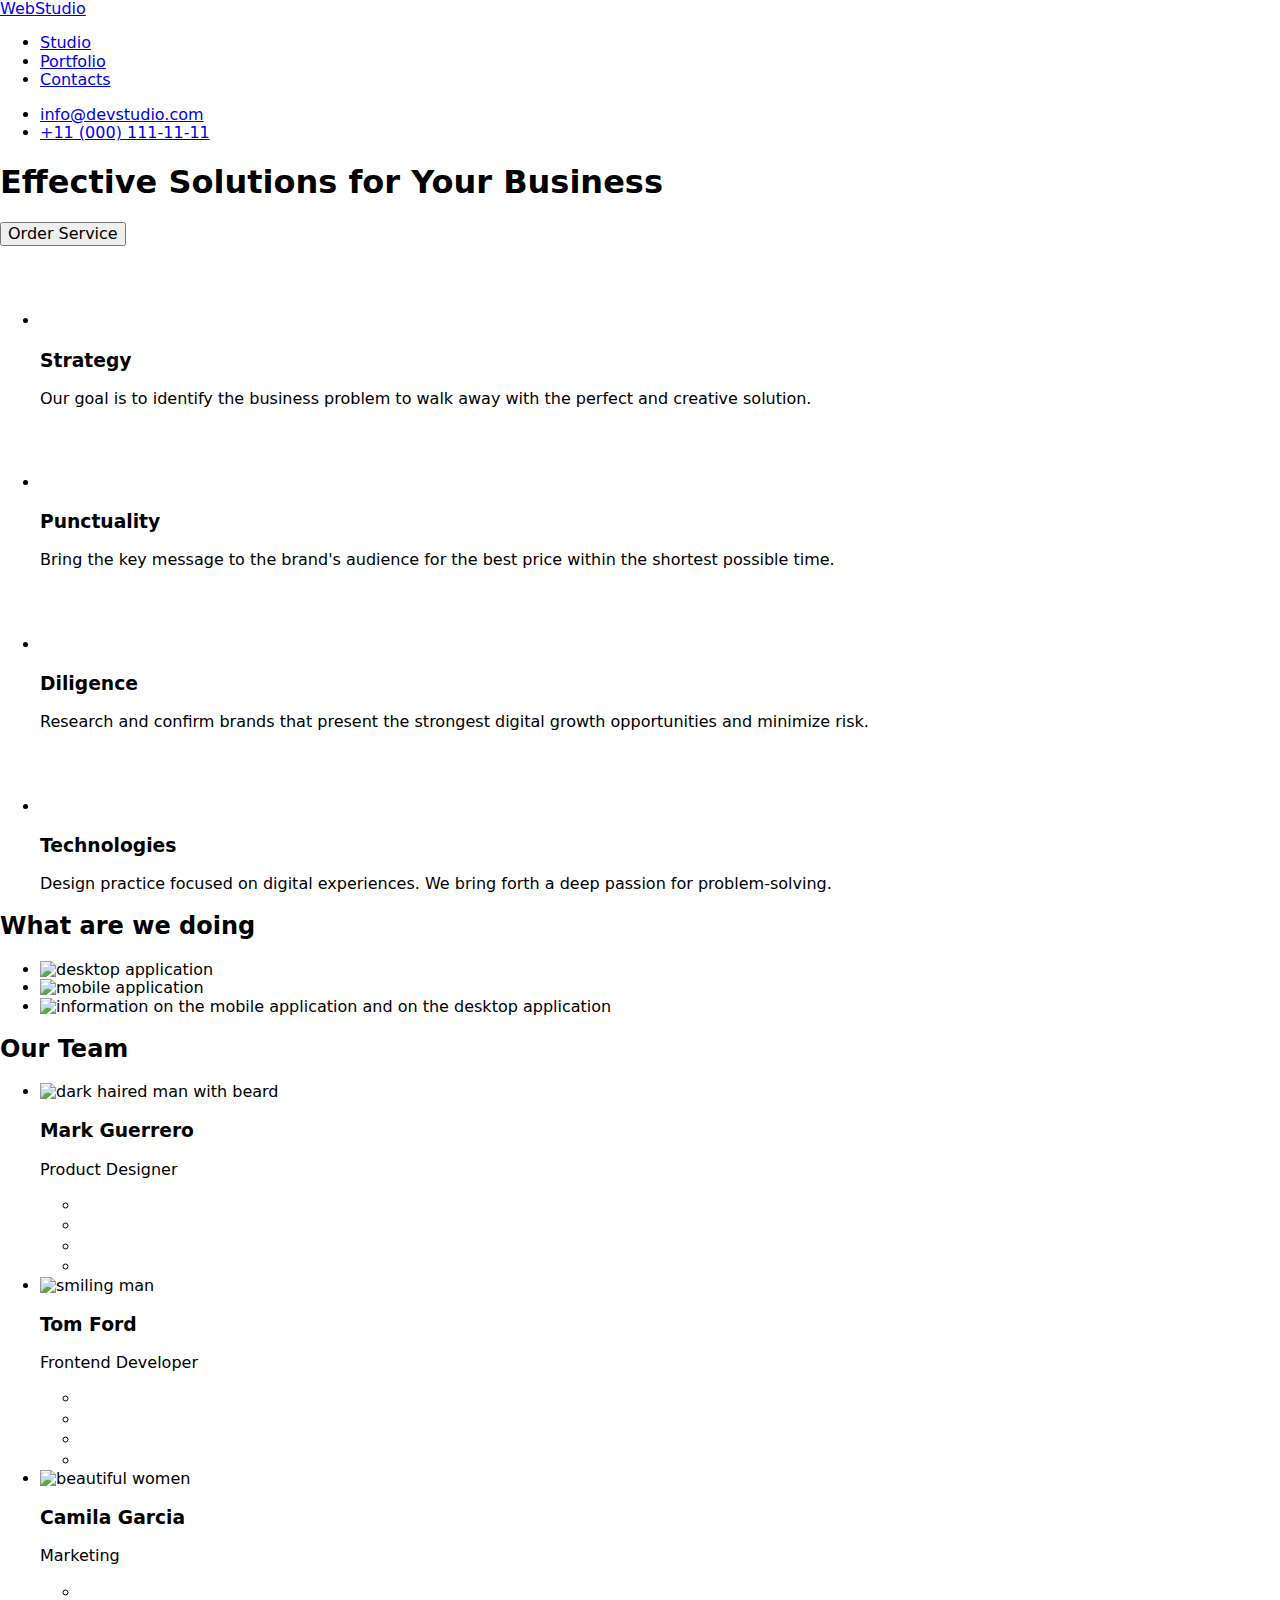
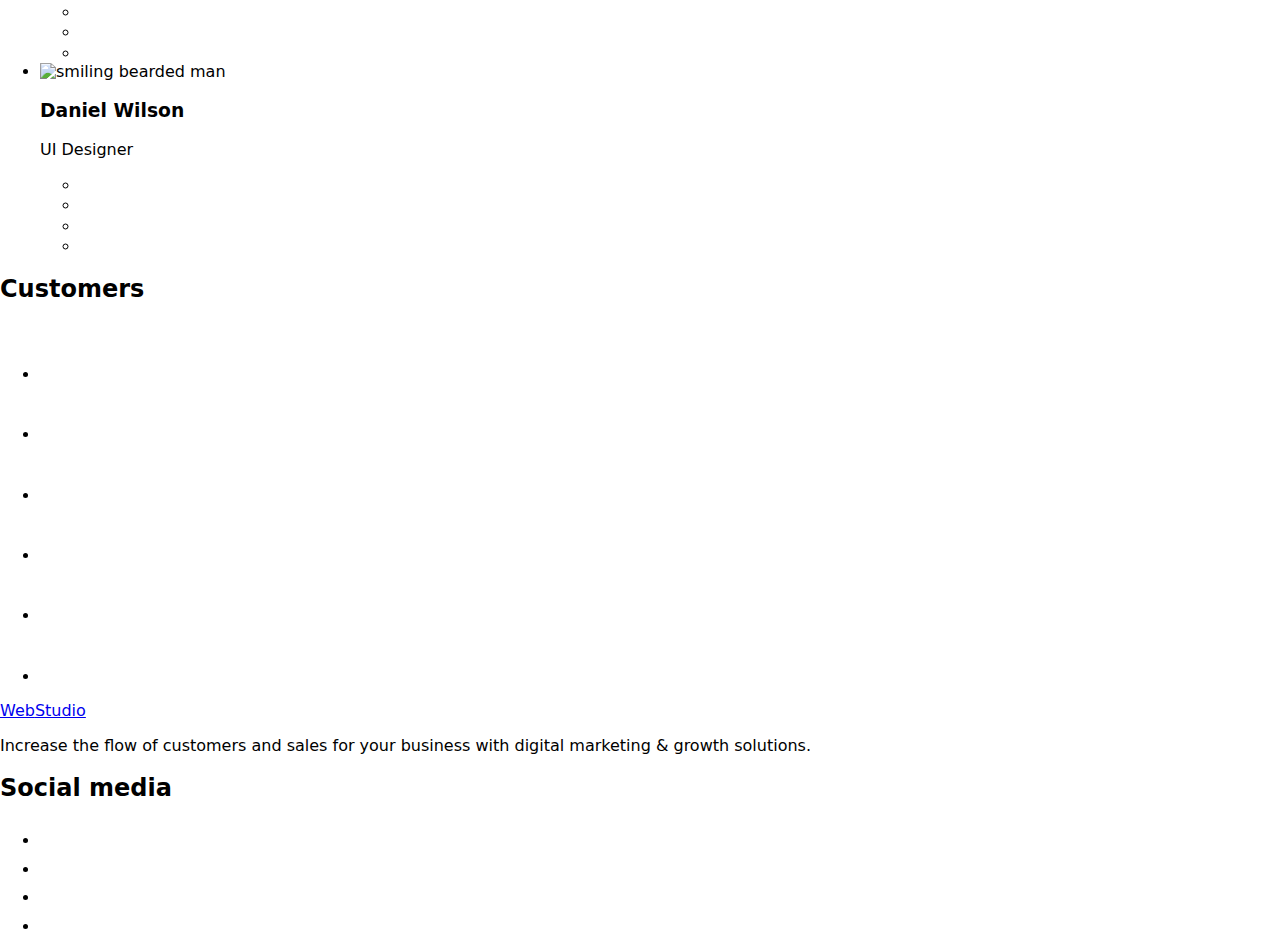
==== index.html @ 91426097 "create" ====
<!DOCTYPE html>
<html lang="en">
<head>
    <meta charset="UTF-8">
    <meta http-equiv="X-UA-Compatible" content="IE=edge">
    <meta name="viewport" content="width=device-width, initial-scale=1.0">
    <title>WebStudio</title>
    <link rel="stylesheet" href="https://cdnjs.cloudflare.com/ajax/libs/modern-normalize/1.1.0/modern-normalize.min.css">
    <link rel="stylesheet" href="./css/styles.css">
    <link rel="preconnect" href="https://fonts.googleapis.com">
<link rel="preconnect" href="https://fonts.gstatic.com" crossorigin>
<link rel="preconnect" href="https://fonts.googleapis.com"><link rel="preconnect" href="https://fonts.gstatic.com" crossorigin><link href="https://fonts.googleapis.com/css2?family=Raleway:wght@700&family=Roboto:wght@400;500;700;900&display=swap" rel="stylesheet">
</head>
<body>
    <header class="header">
        <div class="container main-nav">
            <nav class="navigation">
                <a href="./index.html" class="logo"> <span class="logo-web">Web</span>Studio </a>
                <ul class="navigation-list list">
                    <li class="navigation-item"><a href="./index.html" class="navigation-list-item">Studio</a></li>
                    <li class="navigation-item"><a href="./portfolio.html" class="navigation-list-item">Portfolio</a></li>
                    <li class="navigation-item"><a href="#" class="navigation-list-item">Contacts</a></li>
                </ul>
            </nav>
            <ul class="contacts list">
                <li><a href="mailto:info@devstudio.com" class="contacts-item">info@devstudio.com</a></li>
                <li><a href="tel:+11(000)111-11-11" class="contacts-item">+11 (000) 111-11-11</a></li>
            </ul>
        </div>
    </header>
    <main>
<section class="hero section">
    <div class="container">
        <h1 class="hero-title list">Effective Solutions for Your Business</h1>
    <button type="button" class="hero-button"><span class="button-text">Order Service</span> </button>
    </div>
</section>
<section class="features section">
    <div class="container">
        <h2 hidden>Features</h2>
    <ul class="features-list list">
        <li class="features-list-item">
            <div class="future-list-icon">
                <svg class="features-icon" width="64" height="64">
                    <use href="./images/icons.svg#icon-antenna"></use>
                </svg>
            </div> 
            <h3 class="features-title list">Strategy</h3>
            <p class="features-text list">Our goal is to identify the business
                problem to walk away with the perfect and creative solution.</p>
        </li>
        <li class="features-list-item">
            <div class="future-list-icon">
                <svg class="features-icon" width="64" height="64">
                    <use href="./images/icons.svg#icon-clock"></use>
                </svg>
            </div>
            <h3 class="features-title list">Punctuality</h3>
            <p class="features-text list">Bring the key message to the brand's audience for the best price within the shortest possible time.</p>
        </li>
        <li class="features-list-item">
            <div class="future-list-icon">
                <svg class="features-icon" width="64" height="64">
                    <use href="./images/icons.svg#icon-diagram"></use>
                </svg>
            </div>
            <h3 class="features-title list">Diligence</h3>
            <p class="features-text list">Research and confirm brands that present the strongest digital growth opportunities and minimize risk.</p>
        </li>
        <li class="features-list-item">
            <div class="future-list-icon">
                <svg class="features-icon" width="64" height="64">
                    <use href="./images/icons.svg#icon-astronaut"></use>
                </svg>
            </div>
            <h3 class="features-title list">Technologies</h3>
            <p class="features-text list">Design practice focused on digital experiences. We bring forth a deep passion for problem-solving.</p>
        </li>
    </ul>
    </div>
</section>
<section class="work section">
    <div class="container">
        <h2 class="work-title list">What are we doing</h2>
    <ul class="work-list list">
        <li class="work-list-item"><img  src="./images/desktop.jpg" alt="desktop application" width="360"></li>
        <li class="work-list-item"><img  src="./images/mobileapp.jpg" alt="mobile application" width="360"></li>
        <li class="work-list-item"><img  src="./images/mobilewithdesktop.jpg" alt="information on the mobile application and on the desktop application" width="360"></li>
    </ul>
    </div>
</section>
<section class="team section">
    <div class="container">
        <h2 class="team-title list">Our Team</h2>
        <ul class="team-list list">
            <li class="team-card list">
                <img class="team-img" src="./images/mark.jpg" alt="dark haired man with beard" width="262">
                <h3 class="team-member list">Mark Guerrero</h3>
                <p class="team-job-title list">Product Designer</p>
                <ul class="team-soc-list list">
                    <li class="team-soc-item list">
                        <a href="#" class="team-soc-link">
                            <svg class="team-icon" width="16" height="16">
                                <use href="./images/icons.svg#icon-instagram" ></use>
                            </svg>
                        </a>
                    </li>
                     <li class="team-soc-item">
                        <a href="#" class="team-soc-link">
                            <svg class="team-icon" width="16" height="16">
                                <use href="./images/icons.svg#icon-twitter"></use>
                            </svg>
                        </a>
                    </li>
                     <li class="team-soc-item">
                        <a href="#" class="team-soc-link">
                            <svg class="team-icon" width="16" height="16">
                                <use href="./images/icons.svg#icon-facebook"></use>
                            </svg>
                        </a>
                    </li>
                     <li class="team-soc-item">
                        <a href="#" class="team-soc-link">
                            <svg class="team-icon" width="16" height="16">
                                <use href="./images/icons.svg#icon-linkedin"></use>
                            </svg>
                        </a>
                    </li>
                </ul>
            </li>
            <li class="team-card">
                <img class="team-img" src="./images/tom.jpg" alt="smiling man" width="262">
                <h3 class="team-member list">Tom Ford</h3>
                <p class="team-job-title list">Frontend Developer</p>
                <ul class="team-soc-list list">
                    <li class="team-soc-item list">
                        <a href="#" class="team-soc-link">
                            <svg class="team-icon" width="16" height="16">
                                <use href="./images/icons.svg#icon-instagram" ></use>
                            </svg>
                        </a>
                    </li>
                     <li class="team-soc-item">
                        <a href="#" class="team-soc-link">
                            <svg class="team-icon" width="16" height="16">
                                <use href="./images/icons.svg#icon-twitter"></use>
                            </svg>
                        </a>
                    </li>
                     <li class="team-soc-item">
                        <a href="#" class="team-soc-link">
                            <svg class="team-icon" width="16" height="16">
                                <use href="./images/icons.svg#icon-facebook"></use>
                            </svg>
                        </a>
                    </li>
                     <li class="team-soc-item">
                        <a href="#" class="team-soc-link">
                            <svg class="team-icon" width="16" height="16">
                                <use href="./images/icons.svg#icon-linkedin"></use>
                            </svg>
                        </a>
                    </li>
                </ul>
            </li>
            <li class="team-card">
                <img class="team-img" src="./images/camila.jpg" alt="beautiful women" width="262">
                <h3 class="team-member list">Camila Garcia</h3>
                <p class="team-job-title list">Marketing</p>
                <ul class="team-soc-list list">
                    <li class="team-soc-item list">
                        <a href="#" class="team-soc-link">
                            <svg class="team-icon" width="16" height="16">
                                <use href="./images/icons.svg#icon-instagram" ></use>
                            </svg>
                        </a>
                    </li>
                     <li class="team-soc-item">
                        <a href="#" class="team-soc-link">
                            <svg class="team-icon" width="16" height="16">
                                <use href="./images/icons.svg#icon-twitter"></use>
                            </svg>
                        </a>
                    </li>
                     <li class="team-soc-item">
                        <a href="#" class="team-soc-link">
                            <svg class="team-icon" width="16" height="16">
                                <use href="./images/icons.svg#icon-facebook"></use>
                            </svg>
                        </a>
                    </li>
                     <li class="team-soc-item">
                        <a href="#" class="team-soc-link">
                            <svg class="team-icon" width="16" height="16">
                                <use href="./images/icons.svg#icon-linkedin"></use>
                            </svg>
                        </a>
                    </li>
                </ul>
            </li>
            <li class="team-card">
                <img class="team-img" src="./images/daniel.jpg" alt="smiling bearded man" width="262">
                <h3 class="team-member list">Daniel Wilson</h3>
                <p class="team-job-title list">UI Designer</p>
                <ul class="team-soc-list list">
                    <li class="team-soc-item list">
                        <a href="#" class="team-soc-link">
                            <svg class="team-icon" width="16" height="16">
                                <use href="./images/icons.svg#icon-instagram" ></use>
                            </svg>
                        </a>
                    </li>
                     <li class="team-soc-item">
                        <a href="#" class="team-soc-link">
                            <svg class="team-icon" width="16" height="16">
                                <use href="./images/icons.svg#icon-twitter"></use>
                            </svg>
                        </a>
                    </li>
                     <li class="team-soc-item">
                        <a href="#" class="team-soc-link">
                            <svg class="team-icon" width="16" height="16">
                                <use href="./images/icons.svg#icon-facebook"></use>
                            </svg>
                        </a>
                    </li>
                     <li class="team-soc-item">
                        <a href="#" class="team-soc-link">
                            <svg class="team-icon" width="16" height="16">
                                <use href="./images/icons.svg#icon-linkedin"></use>
                            </svg>
                        </a>
                    </li>
                </ul>
            </li>
        </ul>
    </div> 
</section>
<section class="costumer section">
    <div class="container">
        <h2 class="costumer-title list">Customers</h2>
            <ul class="costumer-list list">
                <li class="costumer-list-item"> 
                    <a href="#" class="costumer-list-link">
                        <svg class="costumer-list-icon" width="104" height="56"> 
                            <use href="./images/icons.svg#icon-ya-and-co"></use>
                        </svg>
                    </a>
                </li>
                <li class="costumer-list-item"> 
                    <a href="#" class="costumer-list-link">
                        <svg class="costumer-list-icon" width="104" height="56">
                            <use href="./images/icons.svg#icon-tag-line-here"></use>
                        </svg>
                    </a>
                </li>
                <li class="costumer-list-item"> 
                    <a href="#" class="costumer-list-link">
                        <svg class="costumer-list-icon" width="104" height="56">
                            <use href="./images/icons.svg#icon-company"></use> 
                        </svg>
                    </a> 
                </li>   
                <li class="costumer-list-item">
                     <a href="#" class="costumer-list-link">
                        <svg class="costumer-list-icon" width="104" height="56"> 
                            <use href="./images/icons.svg#icon-foster-peters"></use>
                        </svg>
                     </a>
                </li>
                <li class="costumer-list-item"> 
                    <a href="#" class="costumer-list-link">
                        <svg class="costumer-list-icon" width="104" height="56"> 
                            <use href="./images/icons.svg#icon-brand"></use>
                        </svg>
                    </a>
                </li>
                <li class="costumer-list-item">
                     <a href="#" class="costumer-list-link">
                        <svg class="costumer-list-icon" width="104" height="56"> 
                            <use href="./images/icons.svg#icon-tag-line"></use>
                        </svg>
                     </a>
                </li>
            </ul>
    </div>
</section>
    </main>
    <footer class="footer">
        <div class="footer-section container">
            <div class="footer-block">
                <a href="./index.html" class="footer-logo"> <span class="footer-logo-web">Web</span>Studio </a>
                <p class="footer-text list">Increase the flow of customers and sales for your business with digital marketing & growth solutions.</p>    
            </div>
            <div class="footer-social list">
                <h2 class="footer-social-title">Social media</h2>
                <ul class="footer-soc-list list">
                    <li class="footer-soc-item list">
                        <a href="#" class="footer-soc-link">
                            <svg class="footer-icon" width="24" height="24">
                                <use href="./images/icons.svg#icon-instagram" ></use>
                            </svg>
                        </a>
                    </li>
                     <li class="footer-soc-item">
                        <a href="#" class="footer-soc-link">
                            <svg class="footer-icon" width="24" height="24">
                                <use href="./images/icons.svg#icon-twitter"></use>
                            </svg>
                        </a>
                    </li>
                     <li class="footer-soc-item">
                        <a href="#" class="footer-soc-link">
                            <svg class="footer-icon" width="24" height="24">
                                <use href="./images/icons.svg#icon-facebook"></use>
                            </svg>
                        </a>
                    </li>
                     <li class="footer-soc-item">
                        <a href="#" class="footer-soc-link">
                            <svg class="footer-icon" width="24" height="24">
                                <use href="./images/icons.svg#icon-linkedin"></use>
                            </svg>
                        </a>
                    </li>
                </ul>
            </div>
        </div>    
     </footer>
</body>
</html>
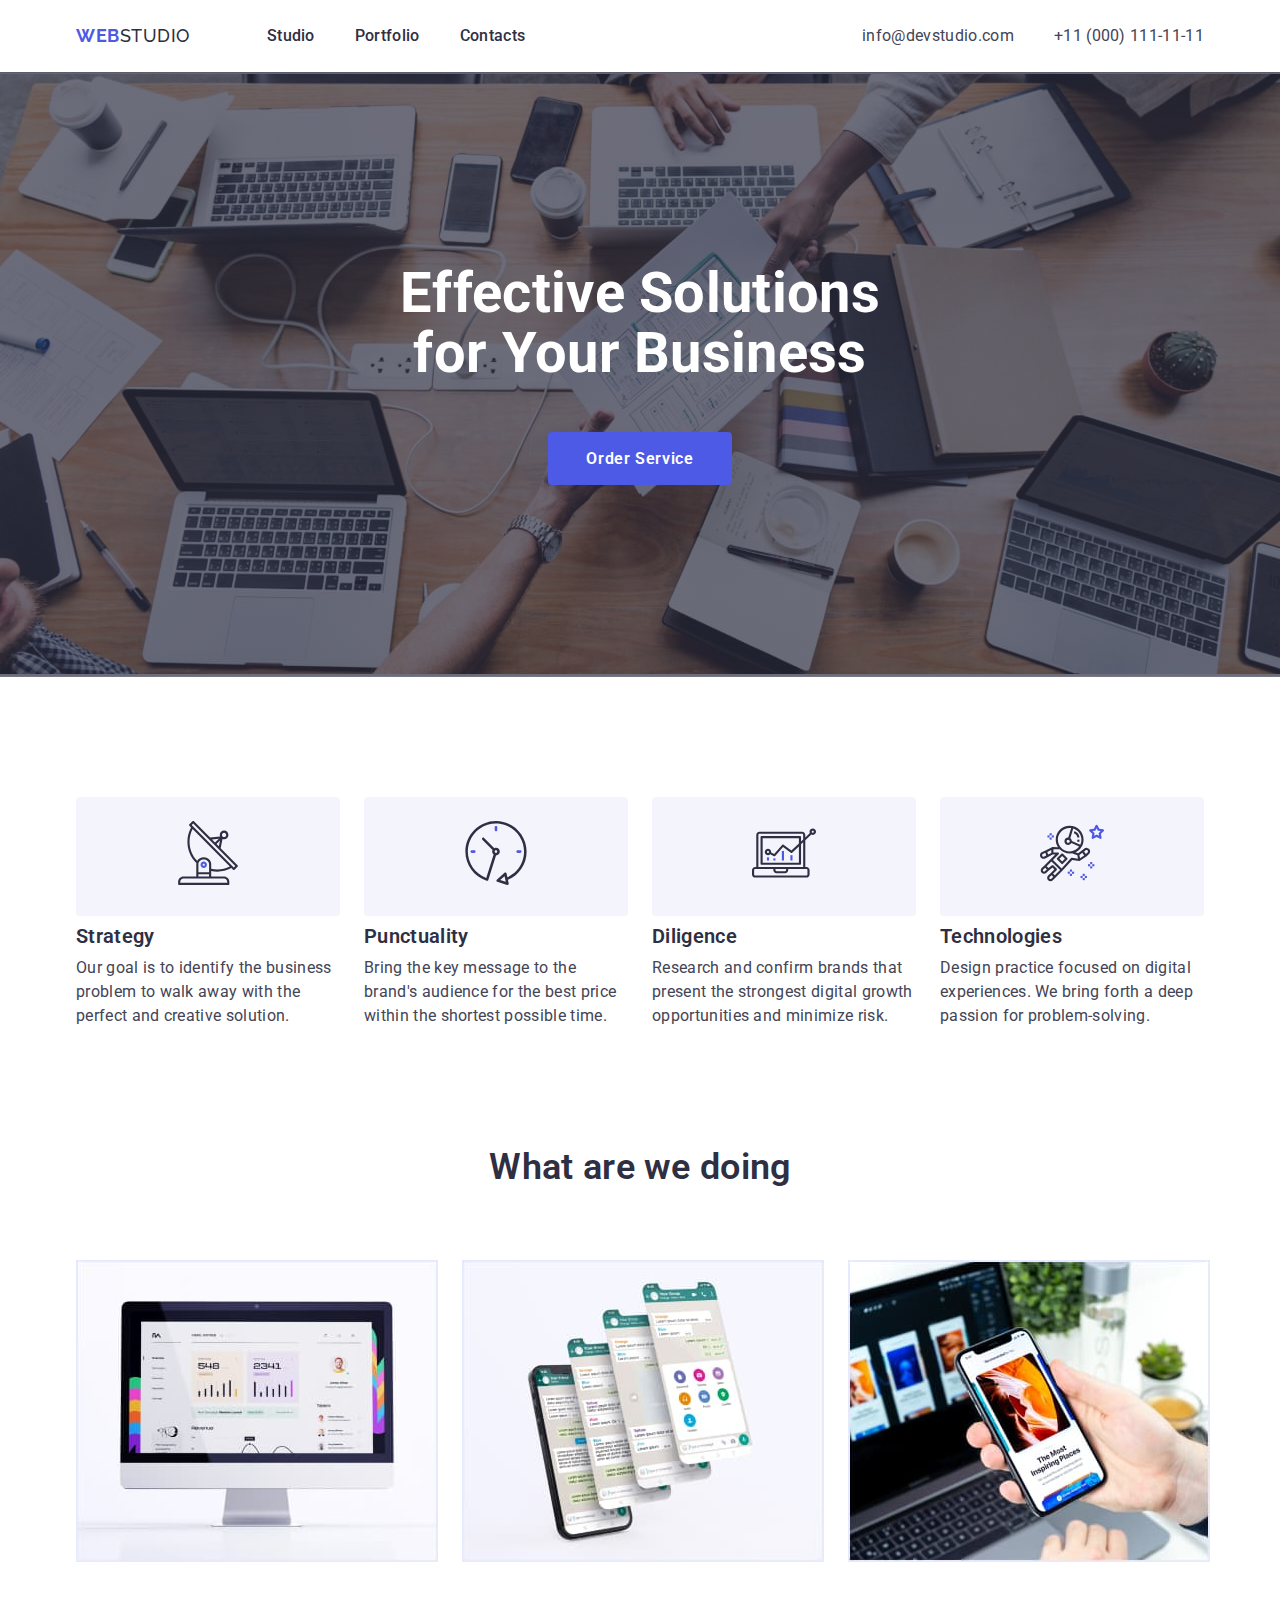
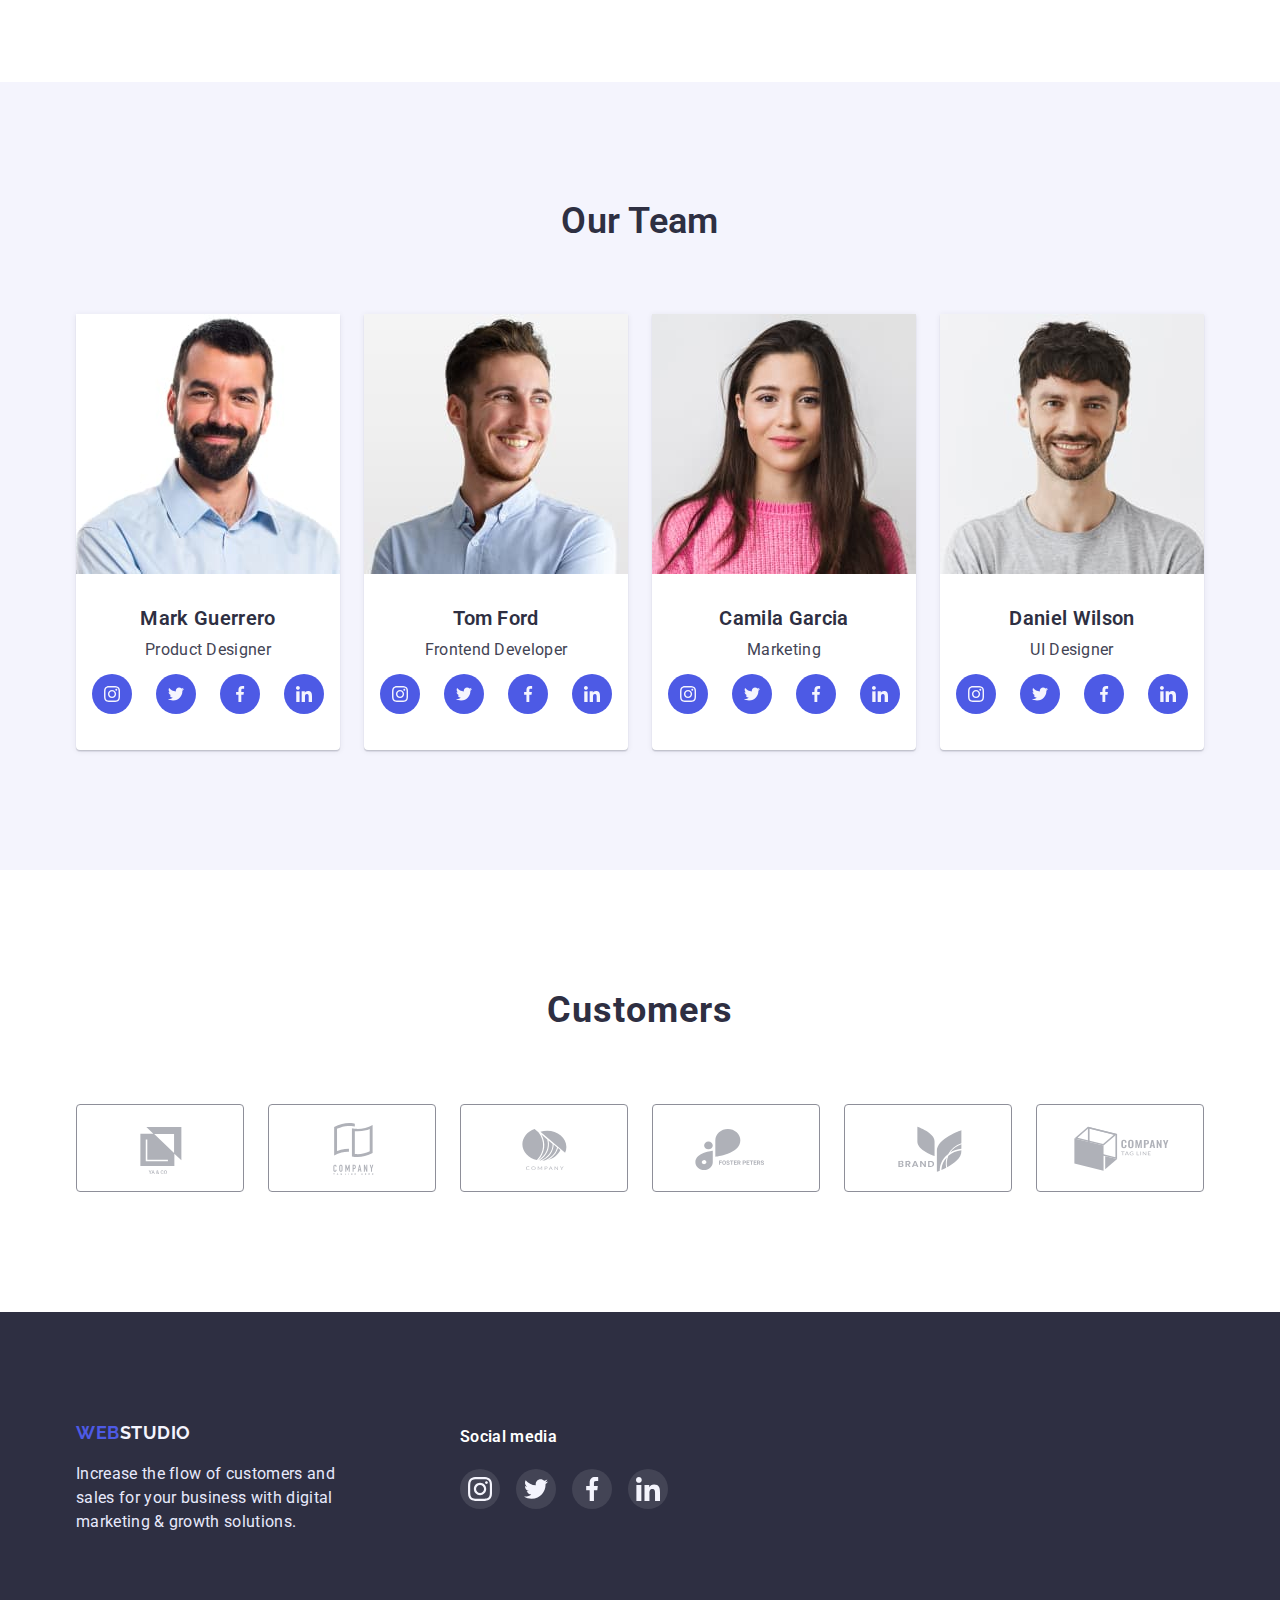
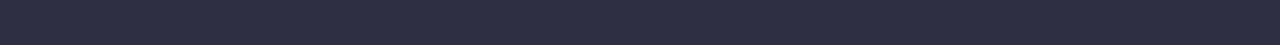
==== commit b41d4330: "JS" ====
--- a/index.html
+++ b/index.html
@@ -327,5 +327,7 @@
             </div>
         </div>    
      </footer>
+
+     <script src="./js/modal.js"></script>
 </body>
 </html>
--- a/css/styles.css
+++ b/css/styles.css
@@ -0,0 +1,549 @@
+:root {
+    --primary-text-color: #2E2F42;
+    --secondary-text-color: #434455;
+    --white-text-color: #FFFFFF;
+    --white-bgn-color: #FFFFFF;
+    --primary-bgn-color: #E5E5E5;
+    --secondary-bgn-color: #F4F4FD;
+    --footer-bgn-color: #2E2F42;
+    --footer-logo-color: #F4F4FD;
+    --footer-text-color: #E7E9FC;
+    --footer-icons-color: rgba(255, 255, 255, 0.1);
+    --footer-icons-hover: #31D0AA;
+    --border-color:#E7E9FC;
+    --border-secondary-color: #F4F4FD;
+    --brand-color: #4D5AE5;
+    --brand-hover-color: #404BBF;
+    --border-icons-color: #8E8F99;
+    --icon-color: #AFB1B8;
+    --secondary-icon-color: #F4F4FD;
+    --border-radius: 4px;
+    --line-height-text: 1.5;
+    --font-weight-primary: 600;
+    --font-size-primary: 16px;
+    --font-size-secondary: 20px; 
+
+}
+
+body {
+    font-family: 'Roboto', sans-serif;
+    letter-spacing: 0.02em;
+    line-height: var(--line-height-text);
+    color: var(--primary-text-color);
+    background-color: var(--white-bgn-color);
+}
+
+img {
+    display: block;
+}
+
+.list {
+    margin: 0;
+    padding: 0;
+}
+.container {
+    width: 1158px;
+    padding-left: 15px;
+    padding-right: 15px;
+    margin: 0 auto;
+}
+
+.section {
+    padding-top: 120px;
+    padding-bottom: 120px;
+}
+
+/* Header */
+
+.header {
+    box-shadow: 0px 2px 1px rgba(46, 47, 66, 0.08), 0px 1px 1px rgba(46, 47, 66, 0.16), 0px 1px 6px rgba(46, 47, 66, 0.08);
+}
+
+.main-nav {
+    display: flex;
+    align-items: center;
+}
+
+.navigation {
+    display: flex;
+    align-items: center;
+
+    text-decoration: none;
+    font-weight: var(--font-weight-primary);
+}
+
+.logo, .logo-web {
+    font-family: 'Raleway';
+    font-weight: 700;
+    letter-spacing: 0.03em;
+    line-height: 1.33;
+    text-transform: uppercase;
+    font-size: 18px;
+}
+
+.logo-web {
+    color: var(--brand-color);    
+}
+
+.navigation {
+    padding-top: 24px;
+    padding-bottom: 24px;
+}
+
+.navigation-list {
+    display: flex;
+    align-items: center;
+    margin-left: 77px;
+
+    list-style-type: none;
+}
+
+.navigation-item + .navigation-item {
+   margin-left: 40px; 
+}
+
+.navigation-list-item, .logo, .contacts-item {
+    text-decoration: none;
+    font-weight: 500;
+    color: var(--primary-text-color);
+}
+
+.navigation-list-item {
+    padding-top: 24px;
+    padding-bottom: 24px;
+}
+
+.navigation-list-item:hover,
+.navigation-list-item:focus {
+    color: var(--brand-hover-color);
+}
+
+/* .navigation-item:visited {
+    color: var(--secondary-text-color);
+} */
+
+.contacts {
+    display: flex;
+    margin-left: auto;
+    
+
+    list-style-type: none;
+}
+
+.contacts-item {
+    margin-left: 40px;
+
+    color: var(--secondary-text-color);
+    font-weight: 400;
+}
+
+.contacts-item:hover,
+.contacts-item:focus {
+    color: var(--brand-hover-color);
+}
+
+.contacts + .contacts {
+    margin-left: 40px;
+}
+
+/* Main studio page*/
+
+.hero {
+    background:linear-gradient( rgba(46, 47, 66, 0.7), rgba(46, 47, 66, 0.7)), url(../images/people-office.jpg);
+    background-size: 1440px cover;
+    background-repeat: no-repeat;
+    background-position: 50%; 
+    text-align: center;
+    padding-top: 192px;
+    padding-bottom: 192px;
+}
+
+.hero-title {
+    margin-bottom: 48px;
+    width: 492px;
+    margin-left: auto;
+    margin-right: auto;
+    color: var(--white-text-color);
+    line-height: 1.07;
+    font-size: 56px;
+}
+
+.hero-button {
+    border-radius: 4px;
+    border: none;
+
+    color: var(--white-text-color);
+    background-color: var(--brand-color);
+    font-weight: var(--font-weight-primary);
+    cursor: pointer;
+    line-height: 1.19;
+    letter-spacing: 0.04em;
+}
+
+.hero-button:hover,
+.hero-button:focus {
+    background-color: var(--brand-hover-color);
+    box-shadow: 0px 4px 4px rgba(0, 0, 0, 0.15);
+}
+
+.button-text {
+    display: inline-block;
+    padding: 16px 32px;
+       
+}
+
+/* Features */
+
+.features-list {
+    display: flex;
+    column-gap: 24px;
+    list-style-type: none;
+
+}
+
+.features-list-item {
+    display: flex;
+    flex-direction: column;
+    gap: 8px;
+}
+
+.future-list-icon {
+    display: block;
+    width: 264px;
+    border-radius: 4px;
+    padding: 24px 100px;
+    background-color: var(--secondary-bgn-color);
+}
+
+
+.features-title {
+    font-weight: var(--font-weight-primary);
+    font-size: var(--font-size-secondary);
+    line-height: 1.2;
+}
+
+.features-text {
+    color: var(--secondary-text-color);
+}
+
+/* Work */
+ 
+.work {
+    padding-top: 0;
+}
+
+.work-title {
+    margin-bottom: 72px;
+    text-align: center;
+}
+
+.work-list {
+    display: flex;
+    list-style-type: none;
+}
+
+.work-list-item {
+    border: 1px solid #E7E9FC;
+    background: linear-gradient(0deg, rgba(77, 90, 229, 0.1), rgba(77, 90, 229, 0.1))
+}
+
+.work-list-item + .work-list-item {
+    margin-left: 24px;
+}
+
+.work-title, .team-title {
+    font-weight: var(--font-weight-primary);
+    line-height: 1.11;
+    font-size: 36px;
+
+}
+
+/* Team */
+
+
+.team {
+    background-color: var(--secondary-bgn-color);
+}
+
+.team-title {
+    margin-bottom: 72px;
+
+    text-align: center;
+}
+
+.team-list {
+    display: flex;
+
+    list-style-type: none;
+}
+
+.team-card {
+    width: 264px;
+    border-radius: 0px 0px 4px 4px;
+
+    background-color: var(--white-bgn-color);
+    box-shadow: 0px 1px 6px rgba(46, 47, 66, 0.08), 0px 1px 1px rgba(46, 47, 66, 0.16), 0px 2px 1px rgba(46, 47, 66, 0.08);
+    text-align: center;
+}
+
+.team-card + .team-card {
+    margin-left: 24px;
+}
+
+.team-img {
+    margin-bottom: 32px;
+    width: 264px;
+}
+
+.team-member {
+    margin-bottom: 8px;
+
+    font-weight: var(--font-weight-primary);
+    font-size: var(--font-size-secondary);
+    line-height: 1.2;
+}
+
+.team-job-title {
+    margin: 8px;
+    color: var(--secondary-text-color);
+}
+
+
+.team-soc-list {
+    display: flex;
+    align-items: center;
+    justify-content: center;
+    column-gap: 24px;
+    padding: 4px 0;
+    margin-bottom: 32px;
+    list-style-type: none;
+}
+
+.team-soc-link {
+    background-color: var(--brand-color);
+    display: flex;
+    align-items: center;
+    justify-content: center;
+    border-radius: 50%;
+    width: 40px;
+    height: 40px;
+}
+
+.team-soc-link:hover,
+.team-soc-link:focus {
+    background-color: var(--brand-hover-color);
+}
+
+.team-icon {
+    fill: var(--secondary-icon-color);
+}
+
+/* Costumers */
+
+.costumer-title {
+    margin-bottom: 72px;
+    
+    text-align: center;
+    line-height: 1.16;
+    font-size: 36px;
+    font-weight: 700;
+    letter-spacing: 0.03em;
+
+}
+
+.costumer-list {
+    display: flex;
+    align-items: center;
+    justify-content: center;
+    column-gap: 24px;
+    
+    list-style-type: none; 
+
+}
+
+.costumer-list-link {
+    display: flex;
+    align-items: center;
+    justify-content: center;
+    width: 168px;
+    height: 88px;
+    border: 1px solid var(--border-icons-color);
+    border-radius: 4px;
+    background-color: var(--white-bgn-color);
+    fill: var(--icon-color);
+}
+
+
+
+.costumer-list-link:hover,
+.costumer-list-link:focus {
+    border-color: var(--brand-hover-color);
+    fill: var(--brand-hover-color);
+}
+
+
+/* Portfolio page */
+
+.portfolio {
+    padding-top: 96px;
+}
+
+.button-list {
+    display: flex;
+    justify-content: center;
+    margin-bottom: 72px;
+
+    list-style-type: none;
+}
+
+.button-list-item + .button-list-item {
+    margin-left: 24px;
+}
+
+.portfolio-button {
+    border: 1px solid var(--border-color);
+    border-radius: 4px;
+    padding: 12px 24px;
+
+    color: var(--brand-color);
+    background-color: var(--secondary-bgn-color);
+    letter-spacing: 0.04em;
+    font-size: var(--font-size-primary);
+    cursor: pointer;
+    
+}
+
+.portfolio-button:hover,
+.portfolio-button:focus {
+    color: var(--white-text-color);
+    background-color: var(--brand-hover-color);
+    border-color: var(--brand-hover-color);
+    box-shadow: 0px 3px 1px rgba(0, 0, 0, 0.1), 0px 2px 1px rgba(0, 0, 0, 0.08), 0px 2px 2px rgba(0, 0, 0, 0.12);
+}
+
+
+.portfolio-list {
+    display: flex;
+    flex-wrap: wrap;
+    row-gap: 48px;
+    column-gap: 24px;
+
+    list-style-type: none;
+}
+
+.portfolio-item {
+    width: 360px;
+    border-bottom: 0.5px solid var(--border-color);
+}
+
+.portfolio-item-card {
+    display: block;
+
+    text-decoration: none;
+}
+
+.portfolio-item-card:hover,
+.portfolio-item-card:focus {
+    box-shadow: 0px 1px 6px rgba(46, 47, 66, 0.08);
+}
+
+.portfolio-item-img {
+    background: linear-gradient(0deg, rgba(77, 90, 229, 0.1), rgba(77, 90, 229, 0.1))
+}
+
+.portfolio-item-text {
+    border: 0.5px solid var(--border-secondary-color);
+    border-top: transparent;
+    padding-top: 32px;
+    padding-bottom: 32px;
+    padding-left: 16px;
+}
+
+.portfolio-title{
+    padding-bottom: 8px;
+
+    line-height: 1.2;
+    font-size: var(--font-size-secondary);
+    color: var(--primary-text-color);
+}
+
+.portfolio-title-text {
+    color: var(--secondary-text-color);
+}
+
+/* Footer */
+
+.footer {
+    padding-top: 100px;
+    padding-bottom: 100px;
+
+    background-color: var(--footer-bgn-color);
+}
+
+.footer-section {
+    display: flex;
+    align-items: center;
+}
+
+.footer-block {
+    margin-right: 120px;
+}
+
+.footer-logo, .footer-logo-web {
+    color: var(--footer-logo-color);
+    font-family: 'Raleway';
+    font-weight: 700;
+    letter-spacing: 0.03em;
+    line-height: 1.16;
+    text-transform: uppercase;
+    font-size: 18px;
+    text-decoration: none;
+}
+
+.footer-logo-web {
+    color: var(--brand-color);
+}
+
+.footer-text {
+    margin-top: 16px;
+    width: 264px;
+    color: var(--footer-text-color);
+}
+
+
+.footer-social-title {
+    color: var(--white-text-color);
+    font-weight: 600;
+    line-height: 1.5em;
+    font-size: 16px;
+    margin-bottom: 16px;
+}
+
+.footer-soc-list {
+    display: flex;
+    align-items: center;
+    justify-content: center;
+    column-gap: 16px;
+    padding: 4px 0;
+    margin-bottom: 32px;
+    list-style-type: none;
+}
+
+.footer-soc-link {
+    background-color: var(--footer-icons-color);
+    display: flex;
+    align-items: center;
+    justify-content: center;
+    border-radius: 50%;
+    width: 40px;
+    height: 40px;
+}
+
+.footer-soc-link:hover,
+.footer-soc-link:focus {
+    background-color: var(--footer-icons-hover);
+}
+
+.footer-icon {
+    fill: var(--secondary-icon-color);
+}
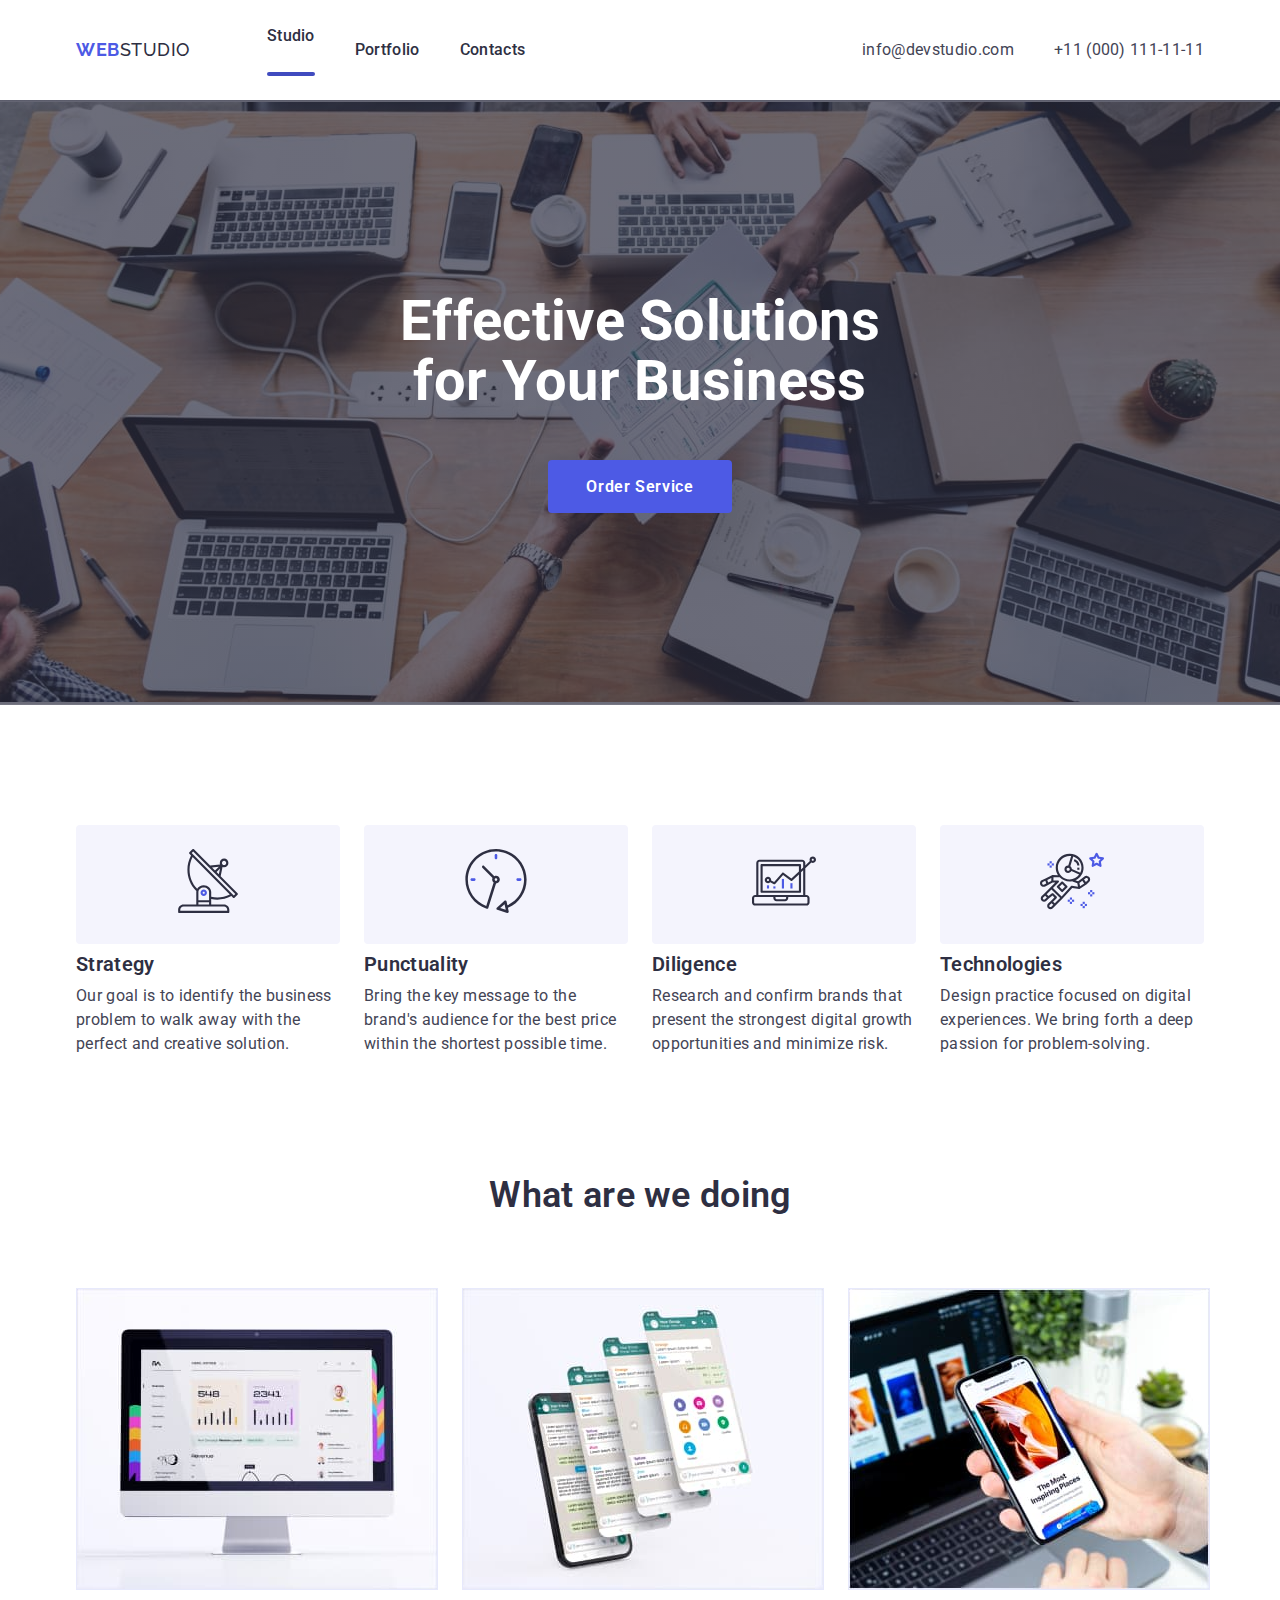
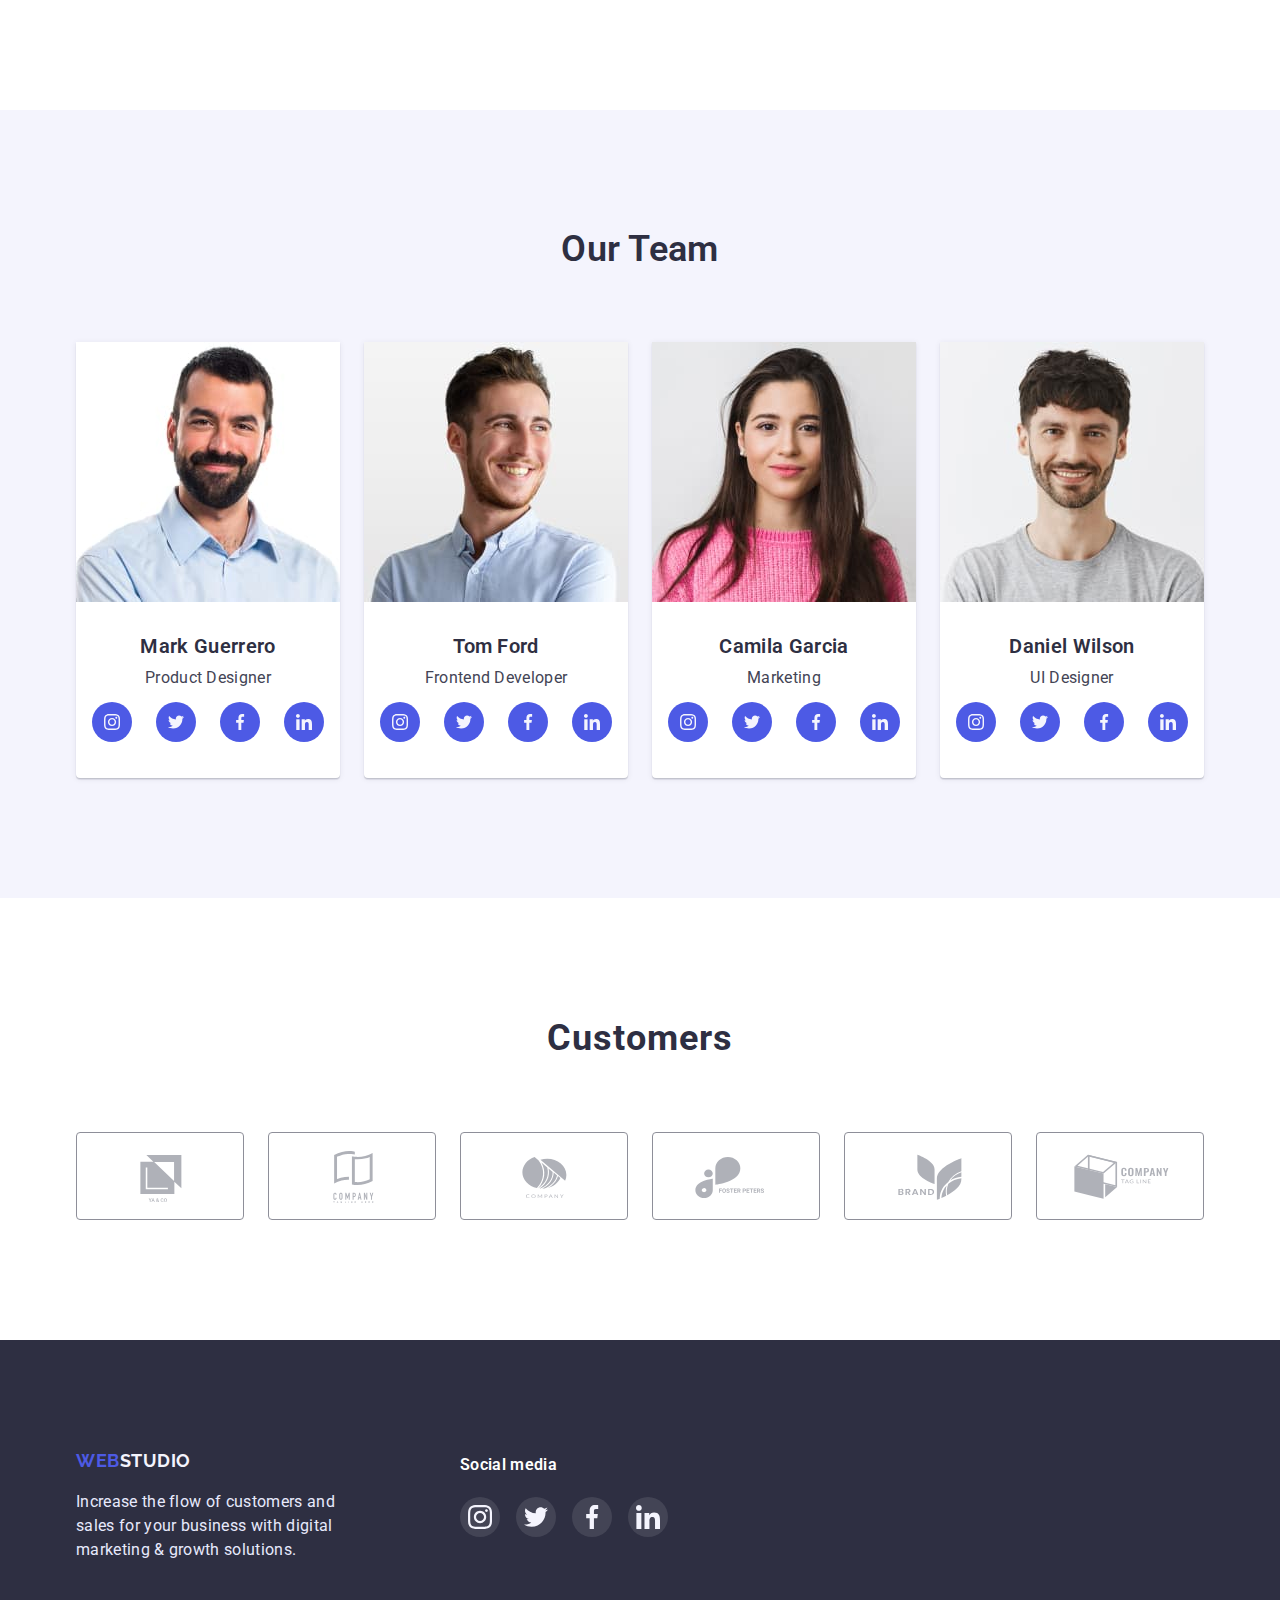
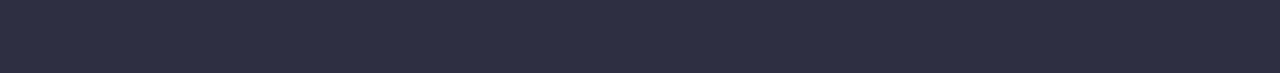
==== commit abaffdf6: "position + modal" ====
--- a/index.html
+++ b/index.html
@@ -17,9 +17,9 @@
             <nav class="navigation">
                 <a href="./index.html" class="logo"> <span class="logo-web">Web</span>Studio </a>
                 <ul class="navigation-list list">
-                    <li class="navigation-item"><a href="./index.html" class="navigation-list-item">Studio</a></li>
+                    <li class="navigation-item"><a href="./index.html" class="navigation-list-item link-underline">Studio</a></li>
                     <li class="navigation-item"><a href="./portfolio.html" class="navigation-list-item">Portfolio</a></li>
-                    <li class="navigation-item"><a href="#" class="navigation-list-item">Contacts</a></li>
+                    <li class="navigation-item"><a href="#" class="navigation-list-item current">Contacts</a></li>
                 </ul>
             </nav>
             <ul class="contacts list">
@@ -32,7 +32,7 @@
 <section class="hero section">
     <div class="container">
         <h1 class="hero-title list">Effective Solutions for Your Business</h1>
-    <button type="button" class="hero-button"><span class="button-text">Order Service</span> </button>
+    <button type="button" class="hero-button" data-modal-open><span class="button-text">Order Service</span> </button>
     </div>
 </section>
 <section class="features section">
@@ -328,6 +328,18 @@
         </div>    
      </footer>
 
+     <!-- Modal -->
+
+     <div class="backdrop is-hidden" data-modal>
+        <div class="modal">
+            <button class="modal-btn" data-modal-close>
+                <svg class="modal-icon" width="8" height="8">
+                    <use href="./images/icons.svg#icon-modal-button"></use>
+                </svg>
+            </button>
+        </div>
+     </div>
+
      <script src="./js/modal.js"></script>
 </body>
 </html>
--- a/css/styles.css
+++ b/css/styles.css
@@ -22,7 +22,11 @@
     --font-weight-primary: 600;
     --font-size-primary: 16px;
     --font-size-secondary: 20px; 
-
+    --modal-index: 1000;
+    --modal-bgn-color: #FCFCFC;
+    --modal-btn-bgn-color: #E7E9FC;
+    --modal-btn-fill: #FFFFFF;
+    --anim: 250ms cubic-bezier(0.4, 0, 0.2, 1);
 }
 
 body {
@@ -111,15 +115,32 @@
 .navigation-list-item {
     padding-top: 24px;
     padding-bottom: 24px;
-}
+
+    transition: color var(--anim);
+}
+
 
 .navigation-list-item:hover,
-.navigation-list-item:focus {
+.navigation-list-item:focus, {
     color: var(--brand-hover-color);
-}
-
-/* .navigation-item:visited {
-    color: var(--secondary-text-color);
+    
+}
+
+
+.link-underline::after {
+    content: "";
+    display: block;
+    width: 100%;
+    height: 4px;
+    margin-top: 24px;
+    border-radius: 2px;
+    background-color: var(--brand-hover-color);
+    
+}
+
+/* .navigation-list-item:active {
+    border: var(--brand-hover-color);
+    border-radius: 2px;
 } */
 
 .contacts {
@@ -135,6 +156,8 @@
 
     color: var(--secondary-text-color);
     font-weight: 400;
+
+    transition: color var(--anim);
 }
 
 .contacts-item:hover,
@@ -150,7 +173,7 @@
 
 .hero {
     background:linear-gradient( rgba(46, 47, 66, 0.7), rgba(46, 47, 66, 0.7)), url(../images/people-office.jpg);
-    background-size: 1440px cover;
+    background-size: 1440px;
     background-repeat: no-repeat;
     background-position: 50%; 
     text-align: center;
@@ -178,6 +201,8 @@
     cursor: pointer;
     line-height: 1.19;
     letter-spacing: 0.04em;
+
+    transition: background-color var(--anim), box-shadow var(--anim);
 }
 
 .hero-button:hover,
@@ -327,6 +352,8 @@
     border-radius: 50%;
     width: 40px;
     height: 40px;
+
+    transition: background-color var(--anim);
 }
 
 .team-soc-link:hover,
@@ -371,6 +398,8 @@
     border-radius: 4px;
     background-color: var(--white-bgn-color);
     fill: var(--icon-color);
+
+    transition: border-color var(--anim), fill var(--anim) ;
 }
 
 
@@ -411,6 +440,7 @@
     font-size: var(--font-size-primary);
     cursor: pointer;
     
+    transition: color var(--anim), background-color var(--anim), border-color var(--anim), box-shadow var(--anim);
 }
 
 .portfolio-button:hover,
@@ -438,17 +468,19 @@
 
 .portfolio-item-card {
     display: block;
-
+    box-shadow: 0px 1px 6px rgba(46, 47, 66, 0.08);
     text-decoration: none;
+
+    transition: box-shadow var(--anim);
 }
 
 .portfolio-item-card:hover,
 .portfolio-item-card:focus {
-    box-shadow: 0px 1px 6px rgba(46, 47, 66, 0.08);
+    box-shadow: 0px 1px 6px rgba(46, 47, 66, 0.08), 0px 1px 1px rgba(46, 47, 66, 0.16), 0px 2px 1px rgba(46, 47, 66, 0.08);
 }
 
 .portfolio-item-img {
-    background: linear-gradient(0deg, rgba(77, 90, 229, 0.1), rgba(77, 90, 229, 0.1))
+    background: linear-gradient(0deg, rgba(77, 90, 229, 0.1), rgba(77, 90, 229, 0.1));
 }
 
 .portfolio-item-text {
@@ -537,6 +569,8 @@
     border-radius: 50%;
     width: 40px;
     height: 40px;
+
+    transition: background-color var(--anim);
 }
 
 .footer-soc-link:hover,
@@ -547,3 +581,62 @@
 .footer-icon {
     fill: var(--secondary-icon-color);
 }
+
+
+/* Modal */
+
+.backdrop {
+    position: fixed;
+    top: 0;
+    left: 0;
+    width: 100%;
+    height: 100%;
+    z-index: var(--modal-index);
+
+    background-color: rgba(46, 47, 66, 0.4);
+
+    transition: visibility var(--anim),
+    opacity var(--anim);
+}
+
+.backdrop.is-hidden {
+    visibility: hidden;
+    opacity: 0;
+    pointer-events: none;
+}
+
+.modal {
+    position: absolute;
+    top: 50%;
+    left: 50%;
+    width: 408px;
+    height: 576px;
+    transform: translate(-50%, -50%);
+
+    background-color: var(--modal-bgn-color);
+    box-shadow: 0px 1px 1px rgba(0, 0, 0, 0.14), 0px 1px 3px rgba(0, 0, 0, 0.12), 0px 2px 1px rgba(0, 0, 0, 0.2);
+    border-radius: 4px;
+}
+
+.modal-btn {
+    display: flex;
+    align-items: center;
+    justify-content: center;
+    height: 24px;
+    border-radius: 50%;
+    border: 1px solid rgba(0, 0, 0, 0.1);
+    
+    position: absolute;
+    top: 24px;
+    right: 24px;
+
+    cursor: pointer;    
+    background-color: var(--modal-btn-bgn-color);
+    
+}
+
+.modal-btn:hover,
+.modal-btn:focus {
+    background-color: var(--brand-hover-color);
+    fill: var(--modal-btn-bgn-color);
+}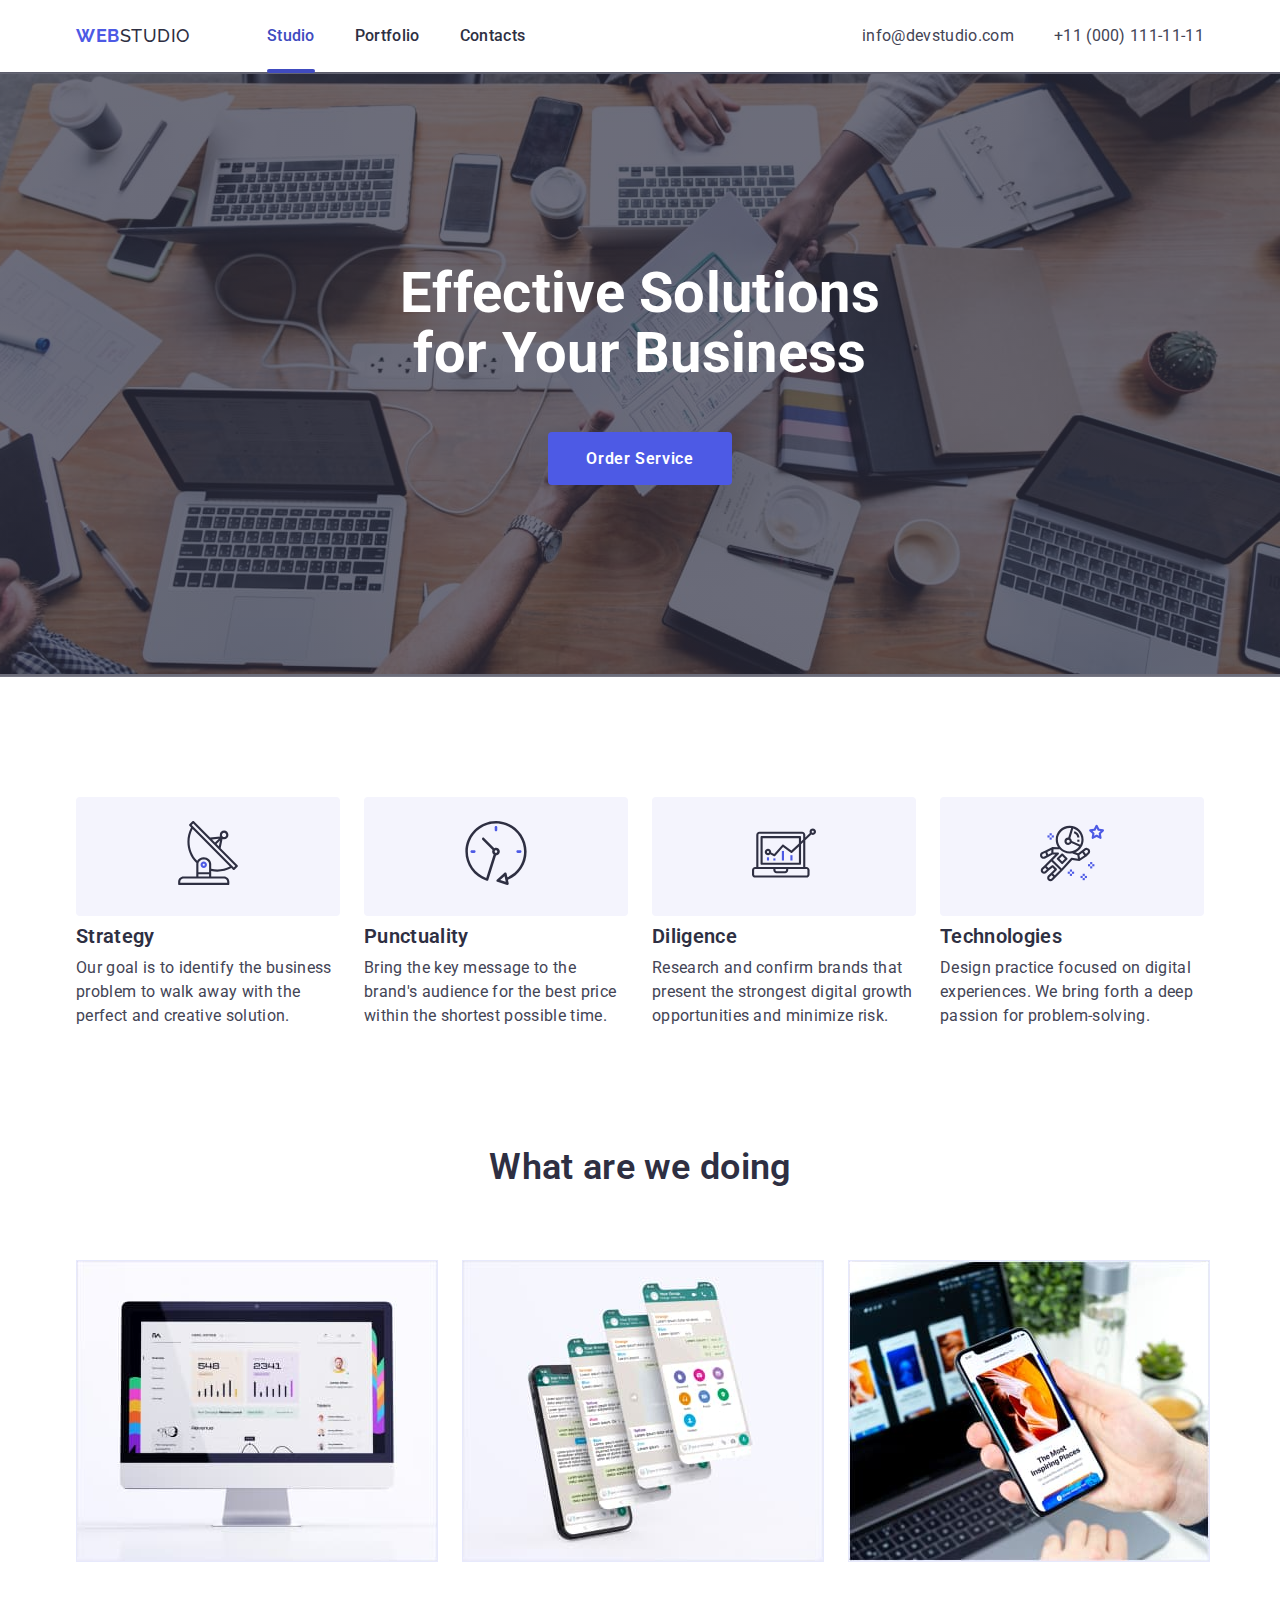
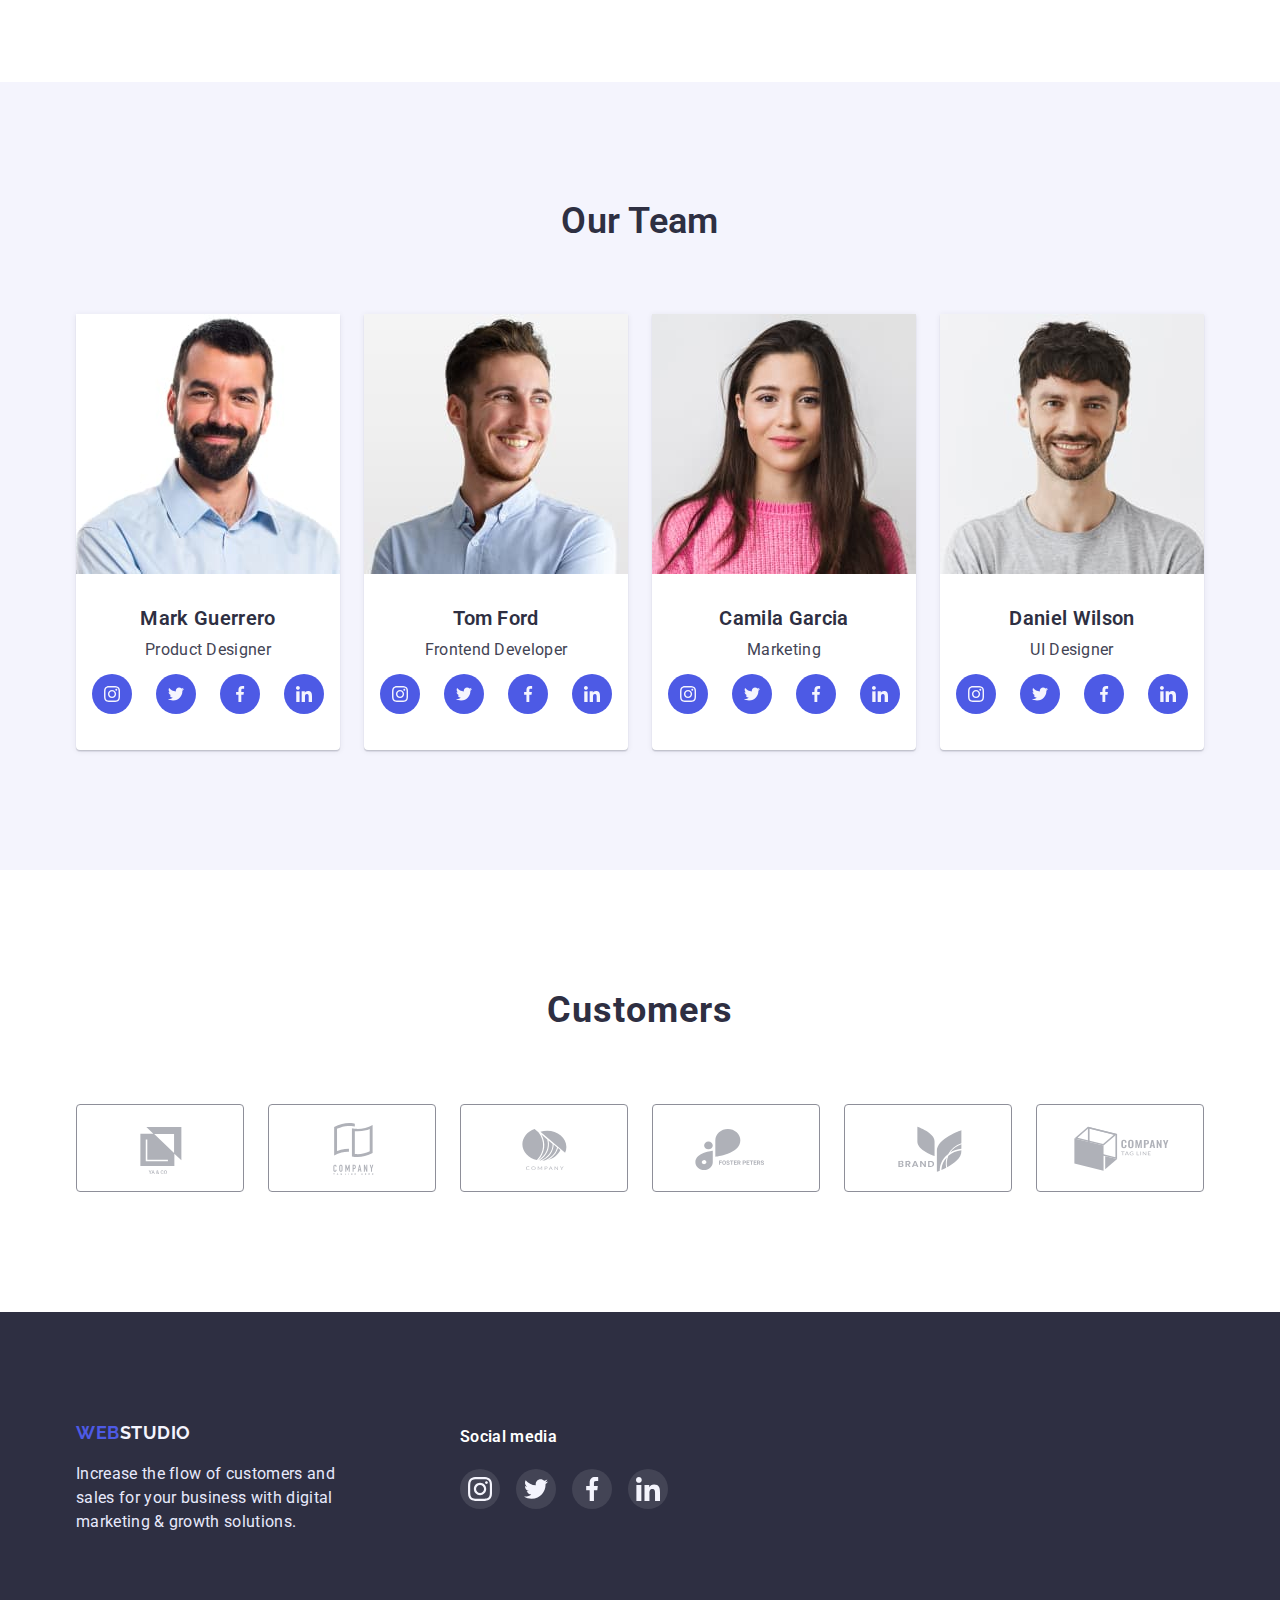
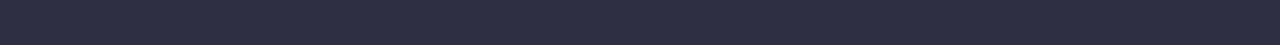
==== commit 0461afaf: "corrections" ====
--- a/index.html
+++ b/index.html
@@ -17,9 +17,9 @@
             <nav class="navigation">
                 <a href="./index.html" class="logo"> <span class="logo-web">Web</span>Studio </a>
                 <ul class="navigation-list list">
-                    <li class="navigation-item"><a href="./index.html" class="navigation-list-item link-underline">Studio</a></li>
+                    <li class="navigation-item"><a href="./index.html" class="navigation-list-item active">Studio</a></li>
                     <li class="navigation-item"><a href="./portfolio.html" class="navigation-list-item">Portfolio</a></li>
-                    <li class="navigation-item"><a href="#" class="navigation-list-item current">Contacts</a></li>
+                    <li class="navigation-item"><a href="#" class="navigation-list-item">Contacts</a></li>
                 </ul>
             </nav>
             <ul class="contacts list">
--- a/css/styles.css
+++ b/css/styles.css
@@ -17,6 +17,7 @@
     --border-icons-color: #8E8F99;
     --icon-color: #AFB1B8;
     --secondary-icon-color: #F4F4FD;
+    --overlay-text-color: #F4F4FD;
     --border-radius: 4px;
     --line-height-text: 1.5;
     --font-weight-primary: 600;
@@ -113,35 +114,39 @@
 }
 
 .navigation-list-item {
+    position: relative;
     padding-top: 24px;
-    padding-bottom: 24px;
+    padding-bottom: 28px;
 
     transition: color var(--anim);
 }
 
 
 .navigation-list-item:hover,
-.navigation-list-item:focus, {
+.navigation-list-item:focus {
     color: var(--brand-hover-color);
     
 }
 
 
-.link-underline::after {
+.active {
+    color: var(--brand-hover-color);
+}
+
+.active::after {
     content: "";
+    position: absolute;
+    left: 0;
+    bottom: 0;
     display: block;
     width: 100%;
     height: 4px;
-    margin-top: 24px;
+    margin-bottom: 0;
     border-radius: 2px;
     background-color: var(--brand-hover-color);
     
 }
 
-/* .navigation-list-item:active {
-    border: var(--brand-hover-color);
-    border-radius: 2px;
-} */
 
 .contacts {
     display: flex;
@@ -476,11 +481,41 @@
 
 .portfolio-item-card:hover,
 .portfolio-item-card:focus {
-    box-shadow: 0px 1px 6px rgba(46, 47, 66, 0.08), 0px 1px 1px rgba(46, 47, 66, 0.16), 0px 2px 1px rgba(46, 47, 66, 0.08);
+    box-shadow: 0px 2px 1px rgba(46, 47, 66, 0.08), 0px 1px 1px rgba(46, 47, 66, 0.16), 0px 1px 6px rgba(46, 47, 66, 0.08);
+}
+
+.portfolio-card-overlay {
+    position: relative;
+    overflow: hidden;
 }
 
 .portfolio-item-img {
     background: linear-gradient(0deg, rgba(77, 90, 229, 0.1), rgba(77, 90, 229, 0.1));
+}
+
+.overlay {
+    position: absolute;
+    top: 0;
+    left: 0;
+    width: 100%;
+    height: 100%;
+    transform: translateY(150%);
+    
+    padding-top: 40px;
+    padding-left: 32px;
+    padding-right: 32px;
+    background-color: var(--brand-color);
+
+    transition: transform var(--anim);
+}
+
+.portfolio-item-card:hover .overlay,
+.portfolio-item-card:focus .overlay {
+    transform: translateY(0);
+}
+
+.overlay-text {
+    color: var(--overlay-text-color);
 }
 
 .portfolio-item-text {
@@ -612,10 +647,18 @@
     width: 408px;
     height: 576px;
     transform: translate(-50%, -50%);
+    
 
     background-color: var(--modal-bgn-color);
     box-shadow: 0px 1px 1px rgba(0, 0, 0, 0.14), 0px 1px 3px rgba(0, 0, 0, 0.12), 0px 2px 1px rgba(0, 0, 0, 0.2);
     border-radius: 4px;
+
+    transition: transform var(--anim) 300ms, opacity var(--anim) 300ms;
+}
+
+.backdrop.is-hidden .modal {
+    transform: translate(-100%, -100%);
+    opacity: 0;
 }
 
 .modal-btn {
